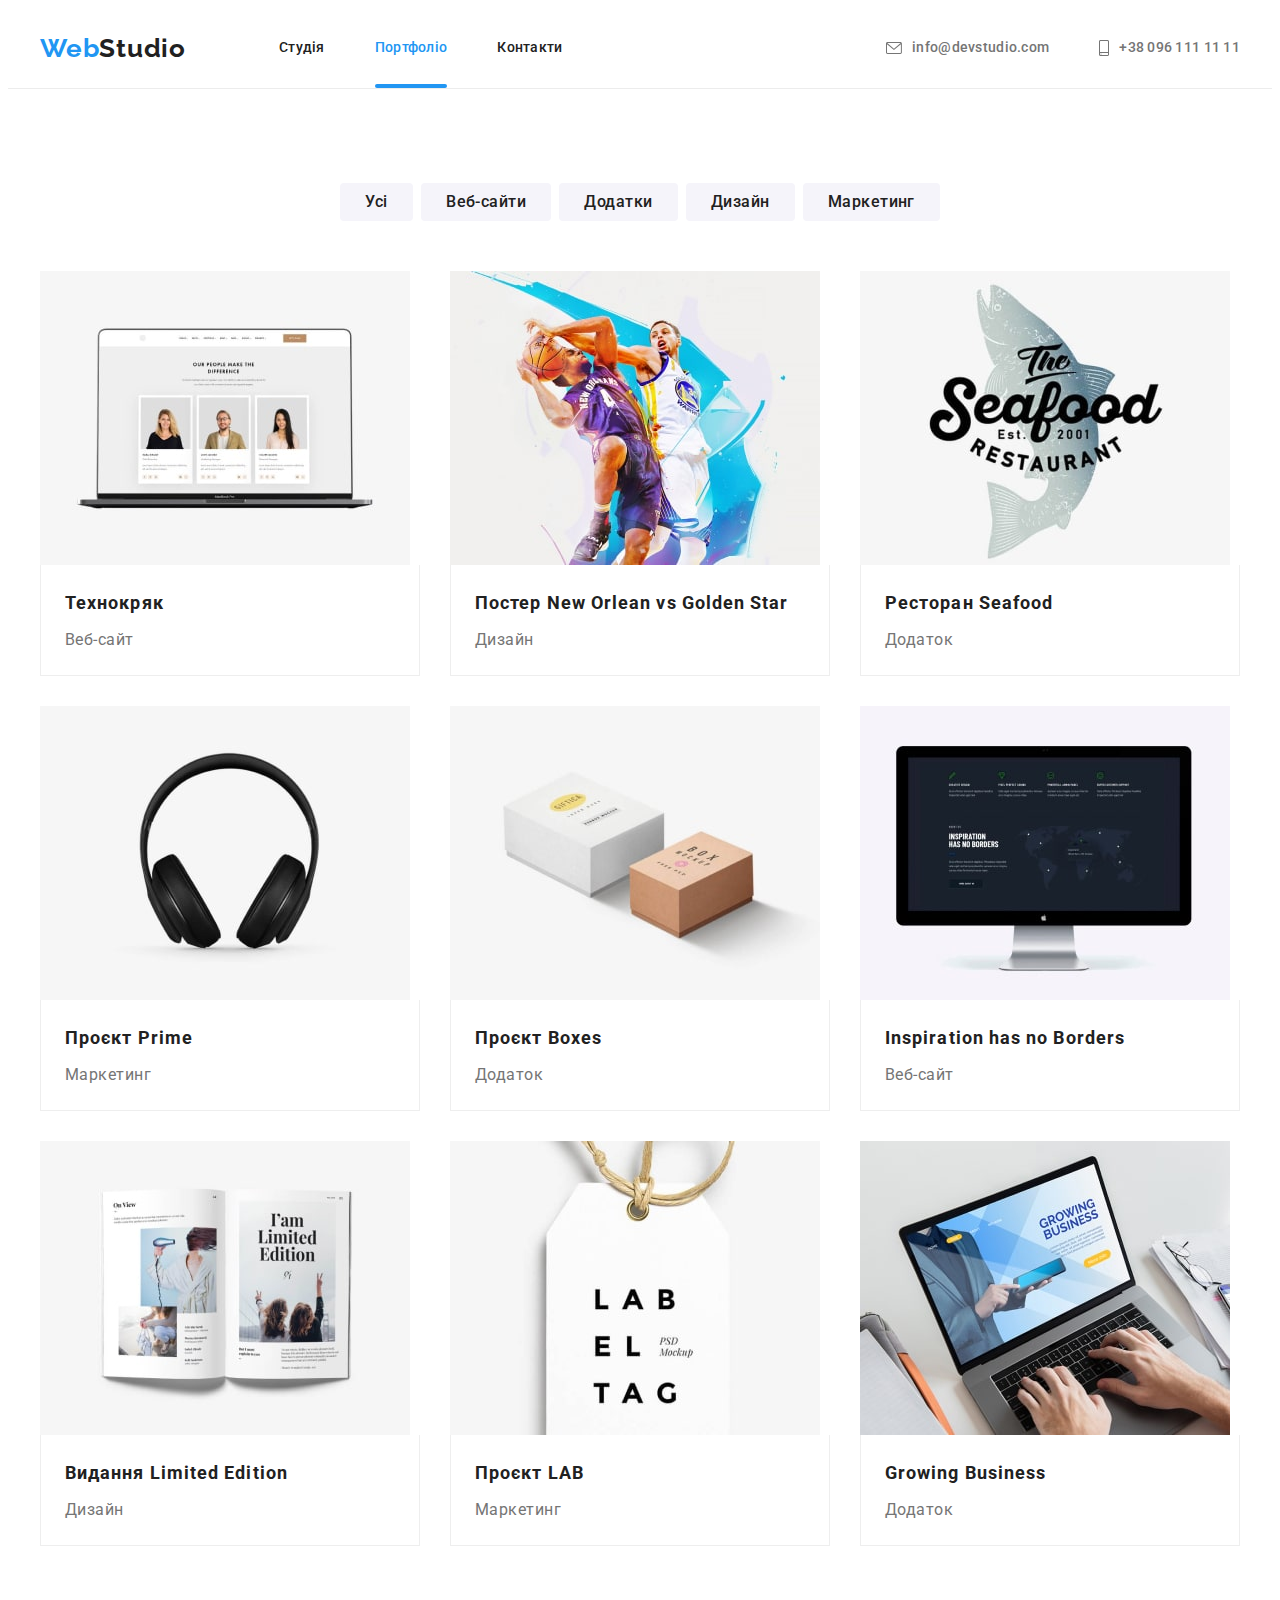
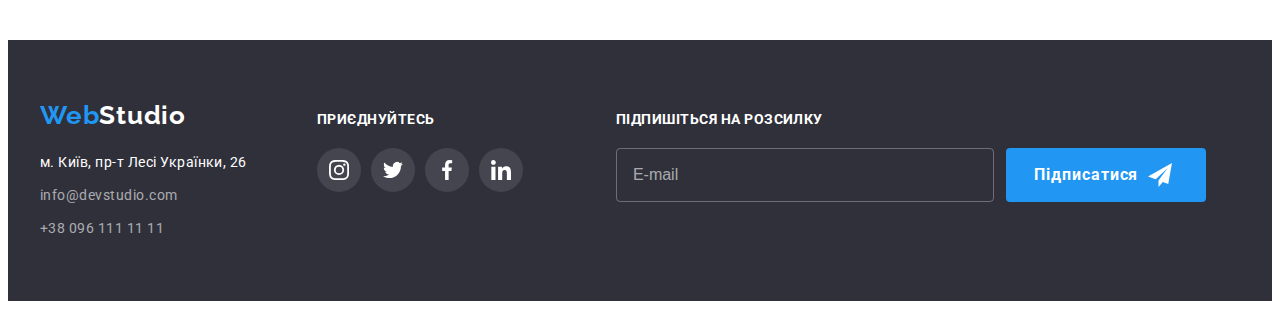
==== portfolio.html @ 78c5b709 "hw6" ====
<!DOCTYPE html>
<html lang="uk">
<head>
    <meta charset="UTF-8">
    <meta http-equiv="X-UA-Compatible" content="IE=edge">
    <meta name="viewport" content="width=device-width, initial-scale=1.0">
    <link rel="icon" type="image/png" href="./images/icon.png" sizes="150x150">
    <title>Document</title>
    <link rel="preconnect" href="https://fonts.googleapis.com">
    <link rel="preconnect" href="https://fonts.gstatic.com" crossorigin>
    <link href="https://fonts.googleapis.com/css2?family=Raleway:wght@700&family=Roboto:wght@400;500;700;900&display=swap"
        rel="stylesheet">
    <link rel="stylesheet" href="https://cdnjs.cloudflare.com/ajax/libs/modern-normalize/1.1.0/modern-normalize.min.css"
        integrity="sha512-wpPYUAdjBVSE4KJnH1VR1HeZfpl1ub8YT/NKx4PuQ5NmX2tKuGu6U/JRp5y+Y8XG2tV+wKQpNHVUX03MfMFn9Q=="
        crossorigin="anonymous" referrerpolicy="no-referrer" />
    <link rel="stylesheet" href="./css/styles.css">
</head>
<body>
    <header>
        <div class="container header-container">
            <a href="./index.html" class="link logo"><span class="logo-acсent">Web</span>Studio</a>
    
            <nav class="nav">
                <ul class="list nav-list">
                    <li class="list-item">
                        <a href="./index.html" class="link nav-link">Студія</a>
                    </li>
                    <li class="list-item">
                        <a href="./portfolio.html" class="link nav-link activ">Портфоліо</a>
                    </li>
                    <li class="list-item">
                        <a href="#contacts" class="link nav-link">Контакти</a>
                    </li>
                </ul>
            </nav>
    
            <ul class="list contact-link-list">
                <li class="list-item">
                    <a href="mailto:info@devstudio.com" class="link contact-link">
                        <svg class="icon-svg" width="16" height="12">
                            <use href="./images/svg/icons.svg#icon-envelope"></use>
                        </svg>info@devstudio.com</a>
                </li>
                <li class="list-item">
                    <a href="tel:+380961111111" class="link contact-link">
                            <svg class="icon-svg" width="10" height="16">
                                <use href="./images/svg/icons.svg#icon-smartphone"></use>
                            </svg>+38 096 111 11 11</a>
                </li>
            </ul>
        </div>
    </header>

    <main>
        <!--portfolio-->
        <section class="section">           
            <div class="container">
                <h1 class="hidden-title">Проекти</h1>
                
                <ul class="list btnfilters-list">
                    <li class="list-item">
                        <button type="button" class="btn btn-filter">Усі</button>
                    </li>
                    <li class="list-item">
                        <button type="button" class="btn btn-filter">Веб-сайти</button>
                    </li>
                    <li class="list-item">
                        <button type="button" class="btn btn-filter">Додатки</button>
                    </li>
                    <li class="list-item">
                        <button type="button" class="btn btn-filter">Дизайн</button>
                    </li>
                    <li class="list-item">
                        <button type="button" class="btn btn-filter">Маркетинг</button>
                    </li>
                </ul>
            
            
            
                <ul class="list portfolio-items">
                    <li class="list-item portfol-item">
                        <a href="#" class="link">
                            <div class="project-thumb">
                                <img src="./images/web_in_laptop.jpg" alt="Веб-сторінка в моніторі" width="370">
                                <p class="overflow-about-proj">Ресурс пропонує комплексні пропозиції з різним рівнем функціоналу та сервісів. Все це дозволить відвідувачу отримати вичерпні відомості про компанію чи приватну особу.</p>
                            </div>
                            
                            <div class="card-bottom">
                                <h2 class="title proj-title">Технокряк</h2>
                                <p class="text proj-text">Веб-сайт</p>
                            </div>
                        </a>
                    </li>
                    <li class="list-item portfol-item">
                       <a href="#" class="link">
                            <div class="project-thumb">
                                <img src="./images/poster_with_basketball_players.jpg" alt="Постер з баскетболістами" width="370">
                                <p class="overflow-about-proj">Ресурс пропонує комплексні пропозиції з різним рівнем функціоналу та сервісів. Все це дозволить відвідувачу отримати вичерпні відомості про компанію чи приватну особу.</p>
                            </div>
                            
                            <div class="card-bottom">
                                <h2 class="title proj-title">Постер <span lang="en">New Orlean vs Golden Star</span></h2>
                                <p class="text proj-text">Дизайн</p>
                            </div>
                       </a>
                    </li>
                    <li class="list-item portfol-item">
                       <a href="#" class="link">
                            <div class="project-thumb">
                                <img src="./images/seafood_restaurant_logo.jpg" alt="Логотип ресторану морепродуктів" width="370">
                                <p class="overflow-about-proj">Ресурс пропонує комплексні пропозиції з різним рівнем функціоналу та сервісів. Все це дозволить відвідувачу отримати вичерпні відомості про компанію чи приватну особу.</p>
                            </div>
                            
                            <div class="card-bottom">
                                <h2 class="title proj-title">Ресторан <span lang="en">Seafood</span></h2>
                                <p class="text proj-text">Додаток</p>
                            </div>
                       </a>
                    </li>
                    <li class="list-item portfol-item">
                        <a href="#" class="link">
                            <div class="project-thumb">
                                <img src="./images/headphone.jpg" alt="Чорні навушники" width="370">
                                <p class="overflow-about-proj">Ресурс пропонує комплексні пропозиції з різним рівнем функціоналу та сервісів. Все це дозволить відвідувачу отримати вичерпні відомості про компанію чи приватну особу.</p>
                            </div>
                            
                            <div class="card-bottom">
                                <h2 class="title proj-title">Проєкт <span lang="en">Prime</span></h2>
                                <p class="text proj-text">Маркетинг</p>
                            </div>
                        </a>
                    </li>
                    <li class="list-item portfol-item">
                        <a href="#" class="link">
                            <div class="project-thumb">
                                <img src="./images/boxes.jpg" alt="Дві коробочки з логотипом" width="370">
                                <p class="overflow-about-proj">Ресурс пропонує комплексні пропозиції з різним рівнем функціоналу та сервісів. Все це дозволить відвідувачу отримати вичерпні відомості про компанію чи приватну особу.</p>
                            </div>
                            
                            <div class="card-bottom">
                                <h2 class="title proj-title">Проєкт <span lang="en">Boxes</span></h2>
                                <p class="text proj-text">Додаток</p>
                            </div>
                        </a>
                    </li>
                    <li class="list-item portfol-item">
                        <a href="#" class="link">
                            <div class="project-thumb">
                                <img src="./images/monitor_with_web.jpg" alt="Веб-сторінка в моніторі" width="370">
                                <p class="overflow-about-proj">Ресурс пропонує комплексні пропозиції з різним рівнем функціоналу та сервісів. Все це дозволить відвідувачу отримати вичерпні відомості про компанію чи приватну особу.</p>
                            </div>
                            
                            <div class="card-bottom">
                                <h2 lang="en" class="title proj-title">Inspiration has no Borders</h2>
                                <p class="text proj-text">Веб-сайт</p>
                            </div>
                        </a>
                    </li>
                    <li class="list-item portfol-item">
                        <a href="#" class="link">
                            <div class="project-thumb">
                                <img src="./images/open_book.jpg" alt="Розгорнута книга" width="370">
                                <p class="overflow-about-proj">Ресурс пропонує комплексні пропозиції з різним рівнем функціоналу та сервісів. Все це дозволить відвідувачу отримати вичерпні відомості про компанію чи приватну особу.</p>
                            </div>
                            
                            <div class="card-bottom">
                                <h2 class="title proj-title">Видання <span lang="en">Limited Edition</span></h2>
                                <p class="text proj-text">Дизайн</p>
                            </div>
                        </a>
                    </li>
                    <li class="list-item portfol-item">
                        <a href="#" class="link">
                            <div class="project-thumb">
                                <img src="./images/label_tag.jpg" alt="Бірка" width="370">
                                <p class="overflow-about-proj">Ресурс пропонує комплексні пропозиції з різним рівнем функціоналу та сервісів. Все це дозволить відвідувачу отримати вичерпні відомості про компанію чи приватну особу.</p>
                            </div>
                            
                            <div class="card-bottom">
                                <h2 class="title proj-title">Проєкт <span lang="en">LAB</span></h2>
                                <p class="text proj-text">Маркетинг</p>
                            </div>
                        </a>
                    </li>
                    <li class="list-item portfol-item">
                       <a href="#" class="link">
                            <div class="project-thumb">
                                <img src="./images/work_in_laptop.jpg" alt="Користується застосунком в ноутбуці" width="370">
                                <p class="overflow-about-proj">Ресурс пропонує комплексні пропозиції з різним рівнем функціоналу та сервісів. Все це дозволить відвідувачу отримати вичерпні відомості про компанію чи приватну особу.</p>
                            </div>
                            
                            <div class="card-bottom">
                                <h2 lang="en" class="title proj-title">Growing Business</h2>
                                <p class="text proj-text">Додаток</p>
                            </div>
                       </a>
                    </li>
                </ul>
            
            </div>
        </Section>
    </main>
    
    <footer id="contacts" class="footer">
        <div class="container footer-container">
            <div class="footer-contacts">
                <a href="./index.html" class="link logo logo-footer"><span class="logo-acсent">Web</span>Studio</a>
             
                <address>
                    <ul class="list adress-list">
                        <li class="list-item">
                            <a href="https://goo.gl/maps/pZtriTXGYVxve7bN9" class="link address-link">м. Київ, пр-т Лесі Українки, 26</a>
                        </li>
                        <li class="list-item">
                            <a href="mailto:info@devstudio.com" class="link footer-contact-link">info@devstudio.com</a>
                        </li>
                        <li class="list-item">
                            <a href="tel:+380961111111" class="link footer-contact-link">+38 096 111 11 11</a>
                        </li>
                    </ul>
                </address>
            </div>

            <div class="footer-soc">
                <h2 class="title footer-soc-title">приєднуйтесь</h2>

                <ul class="list footer-soc-list">
                    <li class="list-item footer-soc-item">
                        <a href="#" class="link footer-soc-link" aria-label="інстаграм">
                            <svg class="footer-soc-icon" width="20" height="20">
                                <use href="./images/svg/icons.svg#icon-instagram"></use>
                            </svg>
                        </a>
                    </li>
                    <li class="list-item footer-soc-item">
                        <a href="#" class="link footer-soc-link" aria-label="твітер">
                            <svg class="footer-soc-icon" width="20" height="20">
                                <use href="./images/svg/icons.svg#icon-twitter"></use>
                            </svg>
                        </a>
                    </li>
                    <li class="list-item footer-soc-item">
                        <a href="#" class="link footer-soc-link" aria-label="фейсбук">
                            <svg class="footer-soc-icon" width="20" height="20">
                                <use href="./images/svg/icons.svg#icon-facebook"></use>
                            </svg>
                        </a>
                    </li>
                    <li class="list-item footer-soc-item">
                        <a href="#" class="link footer-soc-link" aria-label="лінкедін">
                            <svg class="footer-soc-icon" width="20" height="20">
                                <use href="./images/svg/icons.svg#icon-linkedin"></use>
                            </svg>
                        </a>
                    </li>
                </ul>
            </div>

            <form action="" name="newsletter-form" validate>
                <b class="form-title">Підпишіться на розсилку</b>
                <div class="email-input">
                     <input type="email" name="newsletter" placeholder="E-mail" class="newsletter-input" pattern="[a-z0-9._%+-]+@[a-z0-9.-]+\.[a-z]{2, 4}$" required>
                        
                    <button type="submit" class="btn form-btn">
                        Підписатися
                        <svg class="form-btn-svg" width="24" height="24">
                            <use href="./images/svg/icons.svg#icon-send"></use>
                        </svg>
                    </button>
                </div>
            </form>
        </div>
    </footer>
</body>
</html>
---- css/styles.css ----
:root {
    --primary_white_colour: #FFFFFF;
    --primary-title-colour: #212121;
    --primary-text-colour: #757575;
    --accent-colour: #2196F3;
    --hero-background: #C4C4C4;
    --hero-title-colour: #FFFFFF;
    --hero-btn-background: #2196F3;
    --hero-btn-hover-background: #188CE8;
    --ourteams-section-background: #F5F4FA;
    --btnfilter-background: #F5F4FA;
    --btnfilter-hover-background: #FFFFFF;
    --footer-background: #2F303A;
    --footer-contacts-link: rgba(255, 255, 255, 0.6);
    --link-icon-color: #AFB1B8;
    --foter-soc-link-background: rgba(255, 255, 255, 0.1);
    --cervices-overflow-text-background: rgba(47, 48, 58, 0.8);
    --card-thumb-overlay: rgba(33, 150, 243, 0.9);
    --backdrop-background: rgba(0, 0, 0, 0.2);
    --madal-close-button: rgba(0, 0, 0, 0.1);
    --modal-close-logo: #000000;
    --footer-input-area: rgba(255, 255, 255, 0.3);
    --modal-input-border: rgba(33, 33, 33, 0.2);
    --modal-textarea-placeholder: rgba(117, 117, 117, 0.5);
}

@keyframes underlineNavigation {
    0% {
        transform: scaleX(0);
    }
    100% {
        transform: scaleX(1) 
    }
}

/*  -------------BODY-------------  */
h1,
h2,
h3,
h4,
h5,
h6,
p {
    margin: 0;
}

ul {
    margin: 0;
    padding-left: 0;
}

.container {
    width: 1200px;
    padding: 0 15px;
    margin: 0 auto;
}

body {
    background-color: var(--primary_white_colour);
    color: var(--primary-text-colour);

    font-family: Roboto, sans-serif;
    letter-spacing: 0.03em;
    }

.link {
    text-decoration: none;
    color: var(--primary-title-colour);
}

.list-item {
    list-style: none;
}

.logo {
    font-family: Raleway, sans-serif;
    letter-spacing: 0.03em;
    font-weight: 700;
    font-size: 26px;
    line-height: 1.19;
}

.title {
    color: var(--primary-title-colour);
}

.text {
    color: var(--primary-text-colour);
}

.section {
    padding: 94px 0;
}

/*  -------------HEADER-------------  */
header {
    border-bottom: 1px solid #ECECEC;
}

.header-container {
    display: flex;
    align-items: center;
}

.header-container > .logo {
    display: inline-block;  
    margin-right: 93px;
}

.logo-acсent {
    color: var(--accent-colour);
}
.nav-list {
    display: flex;
}

.nav-list > .list-item:not(:last-child) {
    margin-right: 50px;
}

.nav-link {
    position: relative;
    
    font-weight: 500;
    font-size: 14px;
    line-height: 1.14;
    letter-spacing: 0.02em;  

    display: inline-block;
    padding: 32px 0;

    transition: color 250ms cubic-bezier(0.4, 0, 0.2, 1);
}

.nav-list .activ {
    color: var(--accent-colour);
}

.activ::after {
    position: absolute;
    bottom: 0;
    left: 0;    
    
    content: '';
    width: 100%;
    height: 4px;
    border-radius: 2px;
    background-color: var(--accent-colour);

    animation: underlineNavigation 500ms linear forwards 1;
} 

.contact-link-list {
    margin-left: auto;
    display: flex;
}

.contact-link-list > .list-item:not(:first-child) {
    margin-left: 50px;
}

.contact-link {
    font-weight: 500;
    font-size: 14px;
    line-height: 1.14;
    letter-spacing: 0.02em;

    color: var(--primary-text-colour);

    display: inline-flex;
    padding: 20px 0;

    transition: color 250ms cubic-bezier(0.4, 0, 0.2, 1);
}

.nav-link:focus,
.nav-link:hover,
.contact-link:focus,
.contact-link:hover {
    color: var(--accent-colour);
}

.icon-svg {
    display: inline-block;
    align-self: center;
    margin-right: 10px;
    fill: currentColor;
}

/*  -------------HERO-------------  */
.hero {
    max-width: 1600px;
    margin: 0 auto;
    background-image: linear-gradient(rgba(47, 48, 58, 0.4), rgba(47, 48, 58, 0.4)),
    url(../images/background-hero.jpg);
    background-color: var(--hero-background);
    background-size: cover;
    background-position: center;
    background-repeat: no-repeat;
    
    text-align: center;
}

.hero-container {
    padding: 200px;
}

.hero-title {
    color: var(--hero-title-colour);

    font-weight: 900;
    font-size: 44px;
    line-height: 1.36;
    text-align: center;
    letter-spacing: 0.06em;
    text-transform: uppercase;
    margin-bottom: 30px;
}

.hero-btn {
    font-family: inherit;
    font-weight: 700;
    font-size: 16px;
    line-height: 1.88;
    letter-spacing: 0.06em;

    color: var(--hero-title-colour);
    background-color: var(--hero-btn-background);

    cursor: pointer;

    display: inline-block;
    border: var(--hero-btn-background);
    border-radius: 4px;
    padding: 10px 32px;
    min-width: 216px;

    transition: background-color 250ms cubic-bezier(0.4, 0, 0.2, 1);
}

.hero-btn:focus,
.hero-btn:hover {
    background-color: var(--hero-btn-hover-background);
}

/*  -------------BENEFITS-------------  */

.benefits-list {
    display: flex;
}

.benefits-list > .list-item {
    flex-basis: calc((100% - 90px) / 4);
    margin-right: 30px;
}

.benefits-list > .list-item:nth-child(4n) {
    margin-right: 0;
}

.hidden-title {
    position: absolute;
    width: 1px;
    height: 1px;
    margin: -1px;
    border: 0;
    padding: 0;


    clip-path: inset(100%);
    clip: rect(0 0 0 0);
    overflow: hidden;
}

.benefits-icon {
    width: 100%;
    height: 120px;
    border-radius: 4px;
    background-color: var(--btnfilter-background);
    margin-bottom: 30px;
    display: flex;
    justify-content: center;
    align-items: center;
}


.subtitle-benefits {
    font-weight: 700;
    font-size: 14px;
    line-height: 1.14;
}

.benefits-text {
    font-size: 14px;
    line-height: 1.71;
}

/*  -------------SERVICES------------- */
.services {
    padding-top: 0;
} 

.service-title {
    font-weight: 700;
    font-size: 36px;
    line-height: 1.17;
    text-align: center;
    
    margin-bottom: 50px;
}

.service-list {
    display: flex;
}
.service-list > .list-item {
    position: relative;

    flex-basis: calc((100% - 60px) / 3);
    margin-right: 30px;
}
.service-list > .list-item:nth-child(3n) {
    margin-right: 0;
}
.service-list > .list-item img {
    display: block;
}

.overflow-text {
    position: absolute;
    bottom: 0;
    left: 0;

    width: 100%;
    min-height: 70px;
    padding: 24px;
    
    background-color: var(--cervices-overflow-text-background);
}
.services-title {
    font-weight: 700;
    font-size: 14px;
    line-height: 1.14;
    color: var(--hero-title-colour);
    text-align: center;
    text-transform: uppercase;
}
/*  -------------OURTEAMS------------- */

.ourteams {
    background-color: var(--ourteams-section-background);
    padding: 94px 0;
}

.team-list img {
    display: block;
    margin-bottom: 30px;
}

.teams-title {
    font-weight: 700;
    font-size: 36px;
    line-height: 1.17;
    text-align: center;

    margin-bottom: 50px;
}
.ourteam-list {
    display: flex;
}
.team-list {
    flex-basis: calc((100% - 90px) / 4);
    margin-right: 30px;

    background-color: var(--primary_white_colour);
    border-radius: 0px 0px 4px 4px;
    box-shadow: 0px 1px 3px rgba(0, 0, 0, 0.12), 0px 1px 1px rgba(0, 0, 0, 0.14), 0px 2px 1px rgba(0, 0, 0, 0.2);
}
.team-list:nth-child(4n) {
    margin-right: 0;
}

.subtitle {
    font-weight: 500;
    font-size: 16px;
    line-height: 1.19;
    text-align: center;

    margin-bottom: 10px;
}

.sub-text {
    font-size: 16px;
    line-height: 1.19;
    text-align: center;

    margin-bottom: 16px;
}

.team-soc-list {
    display: flex;
    margin: 0 auto 30px auto;
    justify-content: center;
    align-items: center;
}

.team-soc-item {
    width: 44px;
    height: 44px;
}

.team-soc-item:not(:last-child) {
    margin-right: 10px;
}

.team-soc-link {
    width: 100%;
    height: 100%;
    border-radius: 50%;
    color: var(--link-icon-color);
    background-color: var(--primary_white_colour);
    display: flex;
    justify-content: center;
    align-items: center;

    transition: background-color 250ms cubic-bezier(0.4, 0, 0.2, 1),
                color 250ms cubic-bezier(0.4, 0, 0.2, 1);
}

.team-soc-link:focus,
.team-soc-link:hover {
    color: var(--primary_white_colour);
    background-color: var(--accent-colour);
}

.team-soc-icon {
    fill: currentColor;
}

/*  -------------CLIENTS-------------  */

.clients-title {
    font-weight: 700;
    font-size: 36px;
    line-height: 1.17;
    text-align: center;
    margin-bottom: 50px;
}

.clients-list {
    display: flex;
    justify-content: center;
    align-content: center;
}

.client-item {
    width: 170px;
    height: 92px;
}

.client-item:not(:last-child) {
    margin-right: 30px;
}

.client-link {
    width: 100%;
    height: 100%;
    display: flex;
    color: var(--link-icon-color);
    border: 1px solid var(--link-icon-color);
    border-radius: 4px;
    justify-content: center;
    align-items: center;

    transition: border-color 250ms cubic-bezier(0.4, 0, 0.2, 1),
                color 250ms cubic-bezier(0.4, 0, 0.2, 1);
}

.client-link:hover,
.client-link:focus {
    color: var(--accent-colour);
    border-color: var(--accent-colour);
}

.contact-link-svg {
    fill: currentColor;
}

/*  -------------PORTFOLIO------------- */

.btnfilters-list {
    display: flex;
    justify-content: center;
    margin-bottom: 50px;
}
 
.btnfilters-list > .list-item:not(:last-child) {
    margin-right: 8px;
}

.btn-filter {
    background-color: var(--btnfilter-background);
    color: var(--primary-title-colour);

    font-family: inherit;
    font-weight: 500;
    font-size: 16px;
    line-height: 1.62;
    letter-spacing: 0.03em;

    cursor: pointer;

    padding: 6px 25px;

    display: inline-block;
    border: var(--btnfilter-background);
    border-radius: 4px;
    min-width: 73px;   
    
    transition: background-color 250ms cubic-bezier(0.4, 0, 0.2, 1),
                colour 250ms cubic-bezier(0.4, 0, 0.2, 1),
                box-shadow 250ms cubic-bezier(0.4, 0, 0.2, 1);
}

.btn-filter:focus,
.btn-filter:hover {
    background-color: var(--accent-colour);
    color: var(--btnfilter-hover-background);
    box-shadow: 0px 3px 1px rgba(0, 0, 0, 0.1), 0px 1px 2px rgba(0, 0, 0, 0.08), 0px 2px 2px rgba(0, 0, 0, 0.12);
}

.portfolio-items {
    display: flex;
    flex-wrap: wrap;
}

.portfol-item {
    transition: box-shadow 250ms cubic-bezier(0.4, 0, 0.2, 1);
}

.portfol-item:focus,
.portfol-item:hover {
    box-shadow: 0px 1px 1px rgba(0, 0, 0, 0.12), 0px 4px 4px rgba(0, 0, 0, 0.06), 1px 4px 6px rgba(0, 0, 0, 0.16);
}

.portfolio-items > .list-item {
    flex-basis: calc((100% - 60px) / 3);
    margin-right: 30px;
}

.portfol-item:focus .overflow-about-proj,
.portfol-item:hover .overflow-about-proj {
    transform: translateY(0);
}

.project-thumb {
    position: relative;
    overflow: hidden;
    height: 294px;
}

.overflow-about-proj {
    position: absolute;
    top: 0;
    left: 0;
    transform: translateY(101%);
    transition: transform 250ms cubic-bezier(0.4, 0, 0.2, 1);

    font-size: 18px;
    line-height: 1.56;
    color: var(--hero-title-colour);

    padding: 63px 24px;
    height: 100%;
    background-color: var(--card-thumb-overlay);
}

.card-bottom {
    padding: 20px 0 20px 24px;

    border-left: 1px solid #EEEEEE;
    border-right: 1px solid #EEEEEE;
    border-bottom: 1px solid #EEEEEE;
}

.portfolio-items > .list-item {
    margin-bottom: 30px;
}
.portfolio-items > .list-item:nth-child(3n) {
    margin-right: 0;
}
.portfolio-items>.list-item:nth-last-child(-n + 3) {
    margin-bottom: 0;
}

.proj-title {
    font-weight: 700;
    font-size: 18px;
    line-height: 2;
    letter-spacing: 0.06em;
    
    margin-bottom: 4px;
}

.proj-text {
    font-size: 16px;
    line-height: 1.88;
}

.portfol-item > img {
    display: block;
}

/*  -------------FOOTER------------- */

.footer {
    background-color: var(--footer-background);
}

.footer-container {
    display: flex;
}

.footer-contacts {
    margin: 60px 70px 60px 0;
}

.logo-footer {
    color: var(--primary_white_colour);
    display: inline-block;
    margin-bottom: 20px;
}

.adress-list > .list-item:not(:last-child) {
    margin-bottom: 9px;
}

.address-link {
    font-size: 14px;
    line-height: 1.71;
    font-style: normal;
    display: inline-block;
    
    color: var(--primary_white_colour);

    transition: color 250ms cubic-bezier(0.4, 0, 0.2, 1);
}

.footer-contact-link {
    font-size: 14px;
    line-height: 1.71;
    font-style: normal;
    display: inline-block;
        
    color: var(--footer-contacts-link);

    transition: color 250ms cubic-bezier(0.4, 0, 0.2, 1);
}

.address-link:focus,
.address-link:hover,
.footer-contact-link:focus,
.footer-contact-link:hover {
    color: var(--accent-colour);
}

.footer-soc {
   margin: 72px 0 100px 0;
}

.footer-soc-title {
    font-weight: 700;
    font-size: 14px;
    line-height: 1.14;
    text-transform: uppercase;
    color: var(--primary_white_colour);
    margin-bottom: 20px;
}

.footer-soc-list {
    display: flex;
    justify-content: center;
    align-items: center;
    margin-right: 93px;
}

.footer-soc-item {
    width: 44px;
    height: 44px;
}

.footer-soc-item:not(:last-child) {
    margin-right: 10px;
} 

.footer-soc-link {
    width: 100%;
    height: 100%;
    display: flex;
    justify-content: center;
    align-items: center;
    color: var(--primary_white_colour);
    background-color: var(--foter-soc-link-background);
    border-radius: 50%;

    transition: background-color 250ms cubic-bezier(0.4, 0, 0.2, 1);
}

.footer-soc-link:focus,
.footer-soc-link:hover {
    background-color: var(--accent-colour);
}

.footer-soc-icon {
    fill: currentColor;
}

.form-title {
    font-weight: 700;
    font-size: 14px;
    line-height: 1.14;
    text-transform: uppercase;

    color: var(--primary_white_colour);
    display: block;
    margin-bottom: 20px;
    margin-top: 72px;
}

.email-input {
    display: flex;
}

.newsletter-input {
    width: 358px;
    height: 50px;
    color: var(--primary_white_colour);
    background-color: transparent;
    border: 1px solid var(--footer-input-area);
    border-radius: 4px;
    margin-right: 12px;
    padding-left: 16px;
    cursor: pointer;

    transition: border 250ms cubic-bezier(0.4, 0, 0.2, 1);
}

.newsletter-input:hover,
.newsletter-input:focus {
    border: 1px solid var(--primary_white_colour)
}

.newsletter-input::placeholder {
    font-size: 16px;
    line-height: 1.25;
    color: var(--footer-contacts-link);
}

.form-btn {
    font-family: inherit;
    font-weight: 700;
    font-size: 16px;
    line-height: 1.88;
    letter-spacing: 0.06em;

    color: var(--hero-title-colour);
    background-color: var(--hero-btn-background);

    cursor: pointer;

    display: flex;
    border: var(--hero-btn-background);
    border-radius: 4px;
    padding: 10px 28px;
    min-width: 200px;
    align-items: center;

    transition: background-color 250ms cubic-bezier(0.4, 0, 0.2, 1);
}

.form-btn-svg {
    margin-left: 10px;
    fill: var(--primary_white_colour);
}

.form-btn:focus,
.form-btn:hover {
    background-color: var(--hero-btn-hover-background);
}


/*  -------------BACKDROP------------- */

.backdrop {
    position: fixed;
    width: 100%;
    height: 100%;
    top: 0;
    background-color: var(--backdrop-background);
    transition: opacity 350ms linear, visibility 350ms linear;
}

.modal {
    position: absolute;
    top: 50%;
    left: 50%;
    transform: translate(-50%, -50%) scale(1) rotate(0);
    
    background-color: var(--primary_white_colour);

    width: 528px;
    min-height: 581px;
    border-radius: 4px;
    box-shadow: 0px 1px 3px rgba(0, 0, 0, 0.12), 0px 1px 1px rgba(0, 0, 0, 0.14), 0px 2px 1px rgba(0, 0, 0, 0.2);

    padding: 40px;
    transition: transform 300ms cubic-bezier(0.4, 0, 0.2, 1),
                rotate 300ms cubic-bezier(0.4, 0, 0.2, 1),
                border-radius 300ms cubic-bezier(0.4, 0, 0.2, 1);
}

.backdrop.is-hidden .modal {
    transform: translate(-50%, -50%) scale(0) rotate(-360deg);
    border-radius: 50%;
}

.modal-close-button {
    position: absolute;
    top: 8px;
    right: 8px;

    width: 30px;
    height: 30px;
    background-color: transparent;
    border: 1px solid var(--madal-close-button);
    border-radius: 50%;

    display: flex;
    justify-content: center;
    align-items: center;
    cursor: pointer;
}

.modal-close-logo {
    fill: var(--modal-close-logo);
}

.modal-close-button:hover svg,
.modal-close-button:focus svg {
    fill: var(--accent-colour);
}

.is-hidden {
    opacity: 0;
    visibility: hidden;
    pointer-events: none;
}

.modal-title {
    font-weight: 700;
    font-size: 20px;
    line-height: 1.15;
    text-align: center;
    
    color: var(--primary-title-colour);
    margin-bottom: 12px;
}

.modal-input-wrapper{
    position: relative;
    margin-bottom: 10px;
}

.modal-label {
    display: inline-block;
    margin-bottom: 4px;
    font-size: 12px;
    line-height: 1.17;
    letter-spacing: 0.01em;
}

.modal-input {
    width: 100%;
    height: 40px;
    border: 1px solid var(--modal-input-border);
    border-radius: 4px;
    padding-left: 42px;
    color: var(--modal-close-logo);
    cursor: pointer;
    font-size: 16px;
    line-height: 1.88;

    transition: border 250ms cubic-bezier(0.4, 0, 0.2, 1);
}

.input-svg {
    position: absolute;
    top: 50%;
    left: 12px;
    transform: translateY(-50%);
    fill: var(--primary-title-colour);

    transition: fill 250ms cubic-bezier(0.4, 0, 0.2, 1);
}

.name-input {
    text-transform: capitalize;
}

.modal-input:hover,
.modal-input:focus {
    border: 1px solid var(--accent-colour);
    outline: transparent;
}

.modal-input:hover + svg,
.modal-input:focus + svg {
    fill: var(--accent-colour);
}

.textarea-input {
    height: 120px;
    margin-bottom: 20px;
    padding: 12px 16px;
    font-size: 12px;
    line-height: 1.17;
    letter-spacing: 0.01em;
    color: var(--modal-close-logo);
    text-transform: capitalize;
    resize: none;
    transition: border 250ms cubic-bezier(0.4, 0, 0.2, 1);
}

.textarea-input::placeholder {
    font-size: 12px;
    line-height: 1.17;
    letter-spacing: 0.01em;
    color: var(--modal-textarea-placeholder);
}

.politic-item {
    margin-bottom: 30px;
}

.modal-politic-label {
    display: flex;
    align-items: center;
    font-size: 14px;
    line-height: 1.71;
}

.modal-politic-label::before {
    content: "";
    width: 16px;
    height: 15px;
    border: 2px solid var(--primary-title-colour);
    border-radius: 2px;
    margin-right: 8px;
}

.politic-checkbox:checked + .modal-politic-label::before {
    border: none;
    background-repeat: no-repeat;
    background-position: center;
    background-image: url(../images/icon_check.svg);
}

.contract-terms {
    text-decoration: underline;
    color: var(--accent-colour);
    margin-left: 5px;
    display: inline-block;
    transition: color 250ms cubic-bezier(0.4, 0, 0.2, 1);
}

.contract-terms:hover,
.contract-terms.focus {
    color: var(--hero-btn-hover-background);
}

.modal-submit-btn {
    font-family: inherit;
    font-weight: 700;
    font-size: 16px;
    line-height: 1.88;
    letter-spacing: 0.06em;

    color: var(--hero-title-colour);
    background-color: var(--hero-btn-background);
    box-shadow: 0px 4px 4px rgba(0, 0, 0, 0.15);
    cursor: pointer;

    display: flex;
    border: var(--hero-btn-background);
    border-radius: 4px;
    padding: 10px 52px;
    min-width: 200px;
    align-items: center;
    margin: 0 auto;

    transition: background-color 250ms cubic-bezier(0.4, 0, 0.2, 1);
}

.modal-submit-btn:hover,
.modal-submit-btn:focus {
    background-color: var(--hero-btn-hover-background);
}
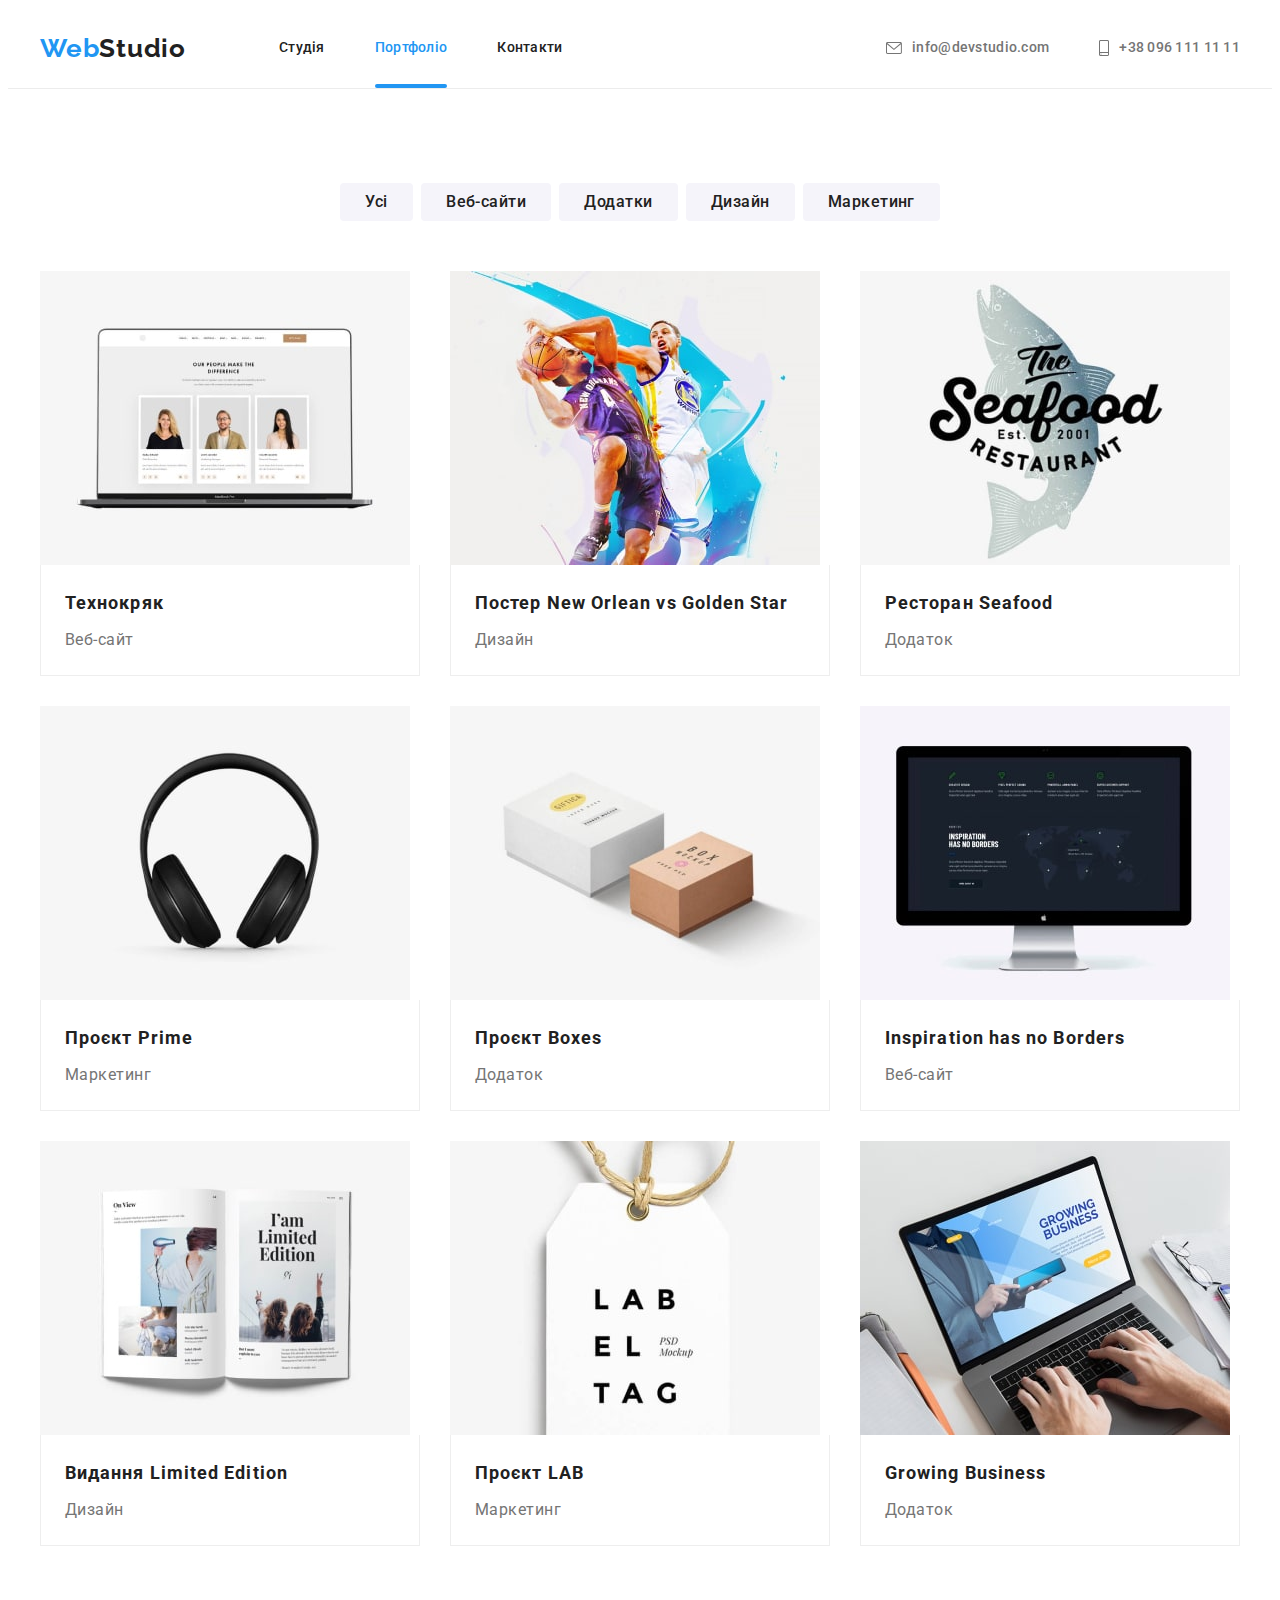
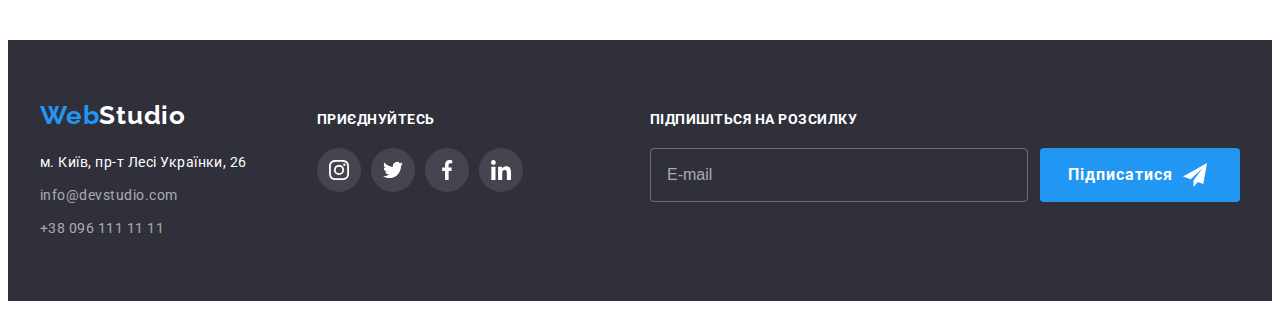
==== commit be53dd4b: "edit5" ====
--- a/portfolio.html
+++ b/portfolio.html
@@ -205,11 +205,12 @@
         <div class="container footer-container">
             <div class="footer-contacts">
                 <a href="./index.html" class="link logo logo-footer"><span class="logo-acсent">Web</span>Studio</a>
-             
+            
                 <address>
                     <ul class="list adress-list">
                         <li class="list-item">
-                            <a href="https://goo.gl/maps/pZtriTXGYVxve7bN9" class="link address-link">м. Київ, пр-т Лесі Українки, 26</a>
+                            <a href="https://goo.gl/maps/pZtriTXGYVxve7bN9" class="link address-link">м. Київ, пр-т Лесі Українки,
+                                26</a>
                         </li>
                         <li class="list-item">
                             <a href="mailto:info@devstudio.com" class="link footer-contact-link">info@devstudio.com</a>
@@ -256,10 +257,12 @@
                 </ul>
             </div>
 
-            <form action="" name="newsletter-form" validate>
-                <b class="form-title">Підпишіться на розсилку</b>
+            
+            <form name="newsletter-form" class="newsletter-form">
+                <h2 class="title form-title">Підпишіться на розсилку</h2>
                 <div class="email-input">
-                     <input type="email" name="newsletter" placeholder="E-mail" class="newsletter-input" pattern="[a-z0-9._%+-]+@[a-z0-9.-]+\.[a-z]{2, 4}$" required>
+                    <label for="newsletter"></label>
+                    <input type="email" name="newsletter" id="newsletter" placeholder="E-mail" class="newsletter-input" pattern="[a-z0-9._%+-]+@[a-z0-9.-]+\.[a-z]{2, 4}$" required>
                         
                     <button type="submit" class="btn form-btn">
                         Підписатися
--- a/css/styles.css
+++ b/css/styles.css
@@ -33,6 +33,34 @@
     }
 }
 
+@keyframes checkboxOn {
+    0% {
+        background-image: none;
+        border: 2px solid var(--primary-title-colour);
+    }
+
+    100% {
+        border: none;       
+        background-image: url(../images/icon_check.svg);
+        background-repeat: no-repeat;
+        background-position: center;
+    }
+}
+
+@keyframes checkboxOff {
+    0% {
+        border: none;       
+        background-image: url(../images/icon_check.svg);
+        background-repeat: no-repeat;
+        background-position: center;
+    }
+
+    100% {
+        background-image: none;
+        border: 2px solid var(--primary-title-colour);
+    }
+}
+
 /*  -------------BODY-------------  */
 h1,
 h2,
@@ -618,10 +646,12 @@
 
 .footer-container {
     display: flex;
+    padding: 60px 0;
+    align-items: baseline;
 }
 
 .footer-contacts {
-    margin: 60px 70px 60px 0;
+    margin-right: 70px;
 }
 
 .logo-footer {
@@ -663,10 +693,6 @@
     color: var(--accent-colour);
 }
 
-.footer-soc {
-   margin: 72px 0 100px 0;
-}
-
 .footer-soc-title {
     font-weight: 700;
     font-size: 14px;
@@ -680,7 +706,6 @@
     display: flex;
     justify-content: center;
     align-items: center;
-    margin-right: 93px;
 }
 
 .footer-soc-item {
@@ -714,6 +739,10 @@
     fill: currentColor;
 }
 
+.newsletter-form {
+    margin-left: auto;
+}
+
 .form-title {
     font-weight: 700;
     font-size: 14px;
@@ -723,7 +752,6 @@
     color: var(--primary_white_colour);
     display: block;
     margin-bottom: 20px;
-    margin-top: 72px;
 }
 
 .email-input {
@@ -746,7 +774,8 @@
 
 .newsletter-input:hover,
 .newsletter-input:focus {
-    border: 1px solid var(--primary_white_colour)
+    border: 1px solid var(--accent-colour);
+    outline: none;
 }
 
 .newsletter-input::placeholder {
@@ -938,6 +967,8 @@
 }
 
 .politic-item {
+    display: flex;
+    justify-content: center;
     margin-bottom: 30px;
 }
 
@@ -955,13 +986,18 @@
     border: 2px solid var(--primary-title-colour);
     border-radius: 2px;
     margin-right: 8px;
+    
+    animation-name: checkboxOff;
+    animation-duration: 250ms;
+    animation-timing-function: cubic-bezier(0.4, 0, 0.2, 1);
+    animation-fill-mode: forwards;  
 }
 
 .politic-checkbox:checked + .modal-politic-label::before {
-    border: none;
-    background-repeat: no-repeat;
-    background-position: center;
-    background-image: url(../images/icon_check.svg);
+    animation-name: checkboxOn;
+    animation-duration: 250ms;
+    animation-timing-function: cubic-bezier(0.4, 0, 0.2, 1);
+    animation-fill-mode: forwards;
 }
 
 .contract-terms {
@@ -1003,5 +1039,4 @@
 .modal-submit-btn:hover,
 .modal-submit-btn:focus {
     background-color: var(--hero-btn-hover-background);
-}
-
+}